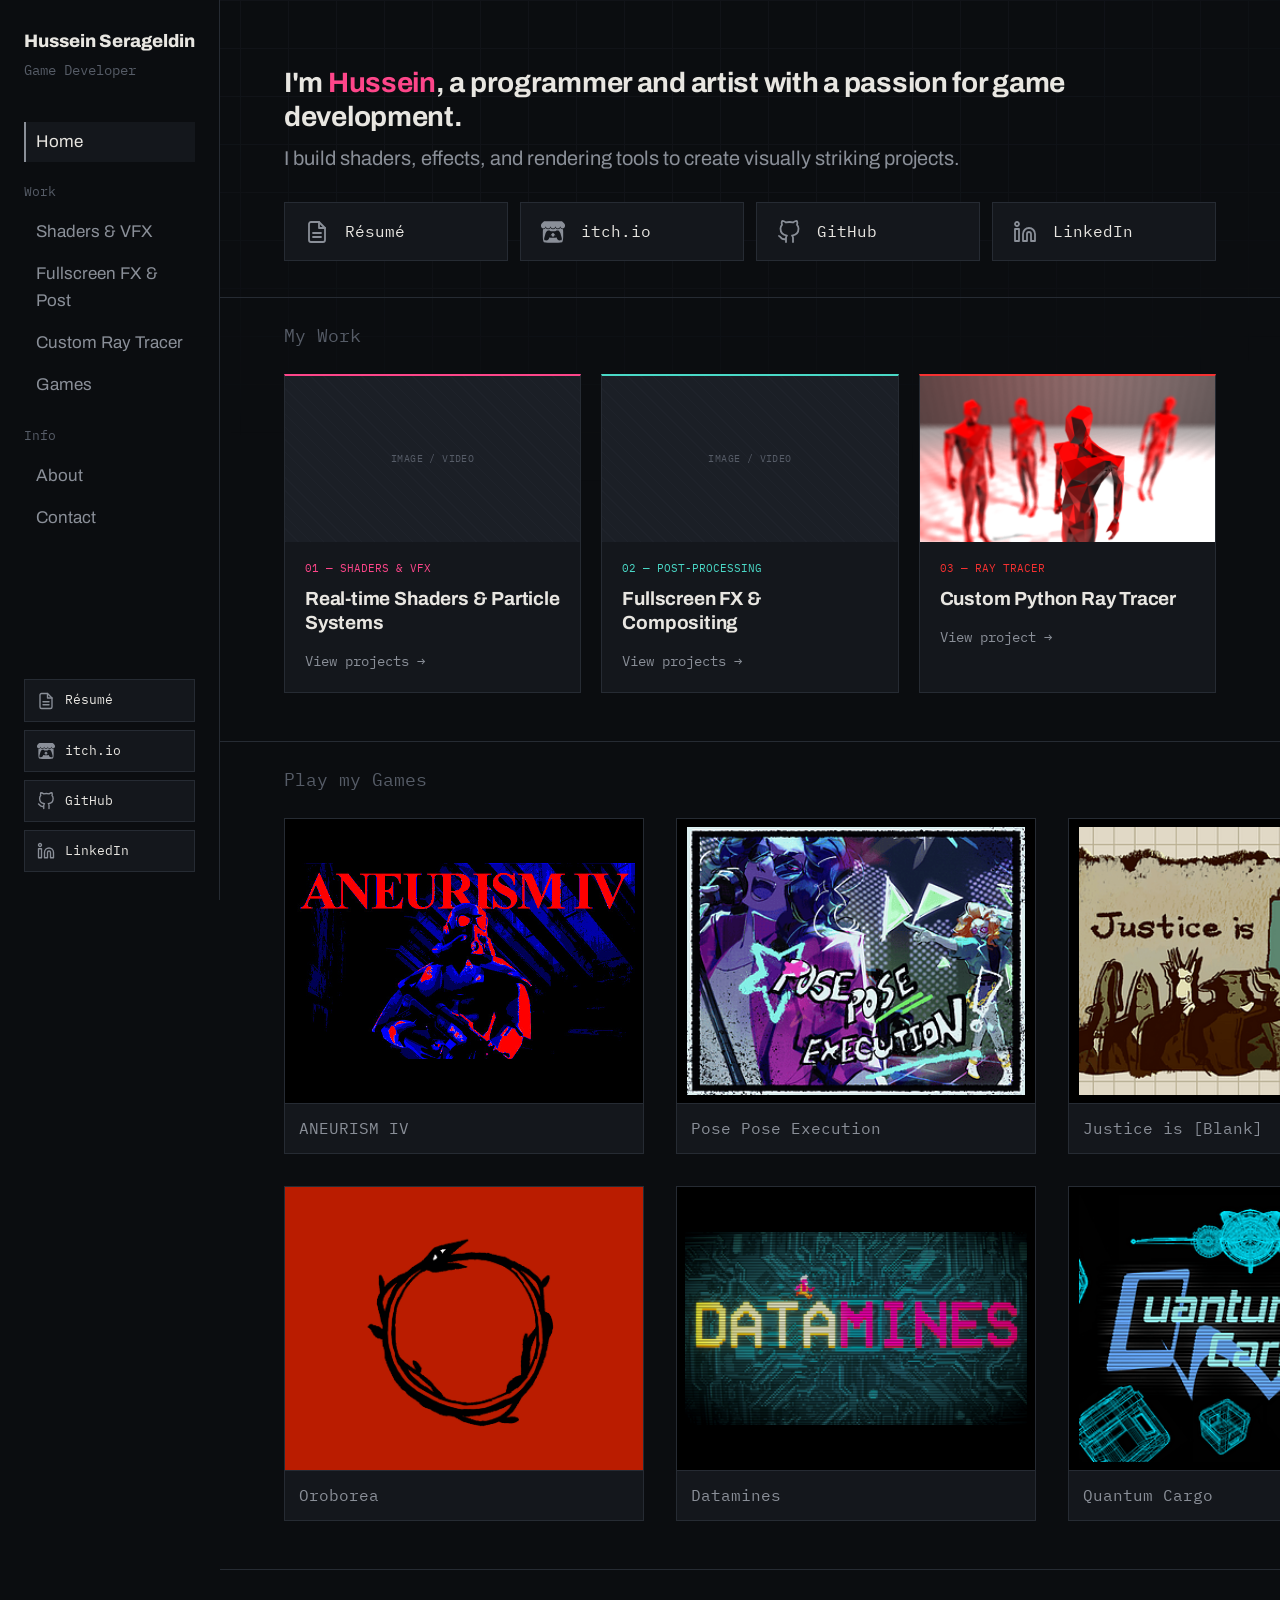
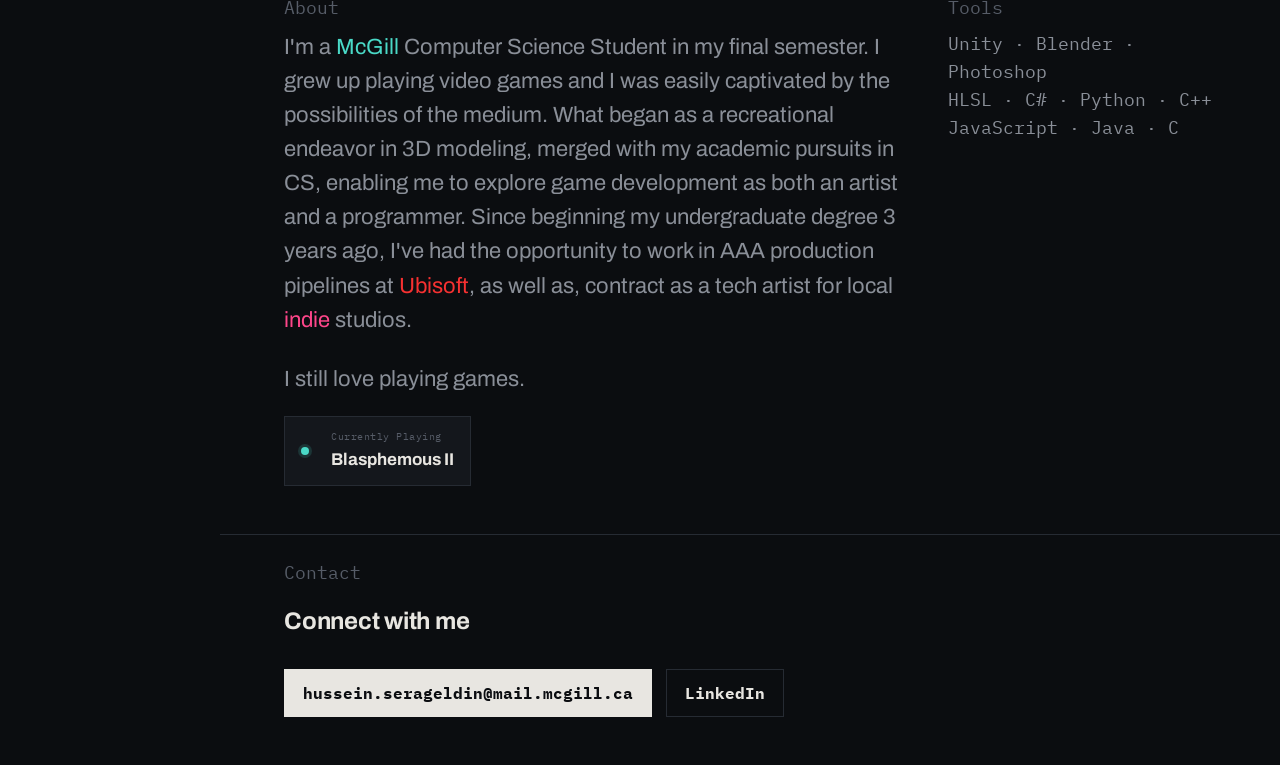
==== index.html @ b5e92d68 "Initial set up and home page" ====
<!DOCTYPE html>
<html lang="en">
<head>
<meta charset="UTF-8">
<meta name="viewport" content="width=device-width, initial-scale=1.0">
<title>Hussein Serageldin — Game Developer</title>
<link rel="stylesheet" href="style.css">
</head>
<body>
<div class="grid-bg"></div>
<button class="rail__toggle" aria-label="Toggle navigation">☰</button>

<div class="shell">
  <aside class="rail">
    <a class="rail__brand" href="index.html">
      <span class="name">Hussein Serageldin</span>
      <span class="role">Game Developer</span>
    </a>
    <nav class="rail__nav">
      <a href="index.html" data-accent="neutral">Home</a>
      <div class="rail__section-label">Work</div>
      <a href="project-shader.html" data-accent="shader">Shaders &amp; VFX</a>
      <a href="project-postfx.html" data-accent="post">Fullscreen FX &amp; Post</a>
      <a href="project-raytracer.html" data-accent="rt">Custom Ray Tracer</a>
      <a href="index.html#games" data-accent="neutral">Games</a>
      <div class="rail__section-label">Info</div>
      <a href="index.html#about" data-accent="neutral">About</a>
      <a href="index.html#contact" data-accent="neutral">Contact</a>
    </nav>
    <div class="rail__footer">
      <div class="rail__links">
        <a href="#" class="hero-link">
          <span class="hero-link__icon">
            <img src="media/resumeicon.svg" alt="">
          </span>
          <span>Résumé</span>
        </a>
        <a href="https://averageosiris.itch.io/" class="hero-link">
          <span class="hero-link__icon">
            <img src="media/itchicon.svg" alt="">
          </span>
          <span>itch.io</span>
        </a>
        <a href="https://github.com/HusseinSerag7910" class="hero-link">
          <span class="hero-link__icon">
            <img src="media/githubicon.svg" alt="">
          </span>
          <span>GitHub</span>
        </a>
        <a href="https://www.linkedin.com/in/husseinserag/" class="hero-link">
          <span class="hero-link__icon">
            <img src="media/linkedinicon.svg" alt="">
          </span>
          <span>LinkedIn</span>
        </a>
      </div>
    </div>
  </aside>

  <main>

    <!-- HERO (condensed) -->
    <section class="section hero-compact" style="padding-top:56px; padding-bottom:36px;">
      <div class="hero-compact__intro">
        <h1 class="hero-compact__title">
          I'm <span style="color: var(--shader);">Hussein</span>, a programmer and artist with a passion for game development.
        </h1>
        <p class="hero-compact__lede">
          I build shaders, effects, and rendering tools to create visually striking projects.
        </p>
      </div>

      <div class="hero-compact__links">
          <a href="#" class="hero-link">
            <span class="hero-link__icon">
              <img src="media/resumeicon.svg" alt="">
            </span>
            <span>Résumé</span>
          </a>
          <a href="https://averageosiris.itch.io/" class="hero-link">
            <span class="hero-link__icon">
              <img src="media/itchicon.svg" alt="">
            </span>
            <span>itch.io</span>
          </a>
          <a href="https://github.com/HusseinSerag7910" class="hero-link">
            <span class="hero-link__icon">
              <img src="media/githubicon.svg" alt="">
            </span>
            <span>GitHub</span>
          </a>
          <a href="https://www.linkedin.com/in/husseinserag/" class="hero-link">
            <span class="hero-link__icon">
              <img src="media/linkedinicon.svg" alt="">
            </span>
            <span>LinkedIn</span>
          </a>
      </div>
    </section>

    <!-- WORK (featured) -->
    <section class="section work-featured" style="padding-top: 24px; padding-bottom: 48px;">
      <div class="eyebrow-num">My Work</div>

      <div class="work-grid">

        <a href="project-shader.html" class="work-card" data-accent="shader">
          <div class="work-card__thumb">
            <video src="media/shader-vfx.mp4" autoplay muted loop playsinline
                   onerror="this.style.display='none'; this.nextElementSibling.style.display='flex';"></video>
            <span class="work-card__thumb-fallback mono">IMAGE / VIDEO</span>
          </div>
          <div class="work-card__body">
            <div class="mono work-card__label" style="color: var(--shader);">01 — SHADERS &amp; VFX</div>
            <h3 class="work-card__title">Real-time Shaders &amp; Particle Systems</h3>
            <div class="mono work-card__link">View projects →</div>
          </div>
        </a>

        <a href="project-postfx.html" class="work-card" data-accent="post">
          <div class="work-card__thumb">
            <video src="media/PigballClipCut.mp4" autoplay muted loop playsinline
                   onerror="this.style.display='none'; this.nextElementSibling.style.display='flex';"></video>
            <span class="work-card__thumb-fallback mono">IMAGE / VIDEO</span>
          </div>
          <div class="work-card__body">
            <div class="mono work-card__label" style="color: var(--post);">02 — POST-PROCESSING</div>
            <h3 class="work-card__title">Fullscreen FX &amp; Compositing</h3>
            <div class="mono work-card__link">View projects →</div>
          </div>
        </a>

        <a href="project-raytracer.html" class="work-card" data-accent="rt">
          <div class="work-card__thumb">
            <img src="media/RayTracerRender.png" alt="" loading="lazy"
                 onerror="this.style.display='none'; this.nextElementSibling.style.display='flex';">
            <span class="work-card__thumb-fallback mono">IMAGE / VIDEO</span>
          </div>
          <div class="work-card__body">
            <div class="mono work-card__label" style="color: var(--rt);">03 — RAY TRACER</div>
            <h3 class="work-card__title">Custom Python Ray Tracer</h3>
            <div class="mono work-card__link">View project →</div>
          </div>
        </a>

      </div>
    </section>

    <!-- GAMES -->
    <section class="section games-featured" id="games" style="padding-top: 24px; padding-bottom: 48px;">
      <div class="eyebrow-num">Play my Games</div>

      <div class="game-grid">

        <a href="#" class="game-card">
          <div class="game-card__thumb">
            <img src="media/ANIVThumbnail.jpg" alt="" loading="lazy"
                 onerror="this.style.display='none'; this.nextElementSibling.style.display='flex';">
            <span class="game-card__fallback mono">IMAGE</span>
          </div>
          <div class="game-card__body mono">ANEURISM IV</div>
        </a>

        <a href="#" class="game-card">
          <div class="game-card__thumb">
            <img src="media/PPEThumbnail.png" alt="" loading="lazy"
                 onerror="this.style.display='none'; this.nextElementSibling.style.display='flex';">
            <span class="game-card__fallback mono">IMAGE</span>
          </div>
          <div class="game-card__body mono">Pose Pose Execution</div>
        </a>

        <a href="#" class="game-card">
          <div class="game-card__thumb">
            <img src="media/JusticeThumbnail.png" alt="" loading="lazy"
                 onerror="this.style.display='none'; this.nextElementSibling.style.display='flex';">
            <span class="game-card__fallback mono">IMAGE</span>
          </div>
          <div class="game-card__body mono">Justice is [Blank]</div>
        </a>

        <a href="#" class="game-card">
          <div class="game-card__thumb">
            <img src="media/UnderfishedThumbnail.png" alt="" loading="lazy"
                 onerror="this.style.display='none'; this.nextElementSibling.style.display='flex';">
            <span class="game-card__fallback mono">IMAGE</span>
          </div>
          <div class="game-card__body mono">Under Fished</div>
        </a>

        <a href="#" class="game-card game-card--fill">
          <div class="game-card__thumb">
            <img src="media/OroboreaThumbnail.png" alt="" loading="lazy"
                 onerror="this.style.display='none'; this.nextElementSibling.style.display='flex';">
            <span class="game-card__fallback mono">IMAGE</span>
          </div>
          <div class="game-card__body mono">Oroborea</div>
        </a>

        <a href="#" class="game-card">
          <div class="game-card__thumb">
            <img src="media/DataMinesThumbnail.png" alt="" loading="lazy"
                 onerror="this.style.display='none'; this.nextElementSibling.style.display='flex';">
            <span class="game-card__fallback mono">IMAGE</span>
          </div>
          <div class="game-card__body mono">Datamines</div>
        </a>

        <a href="#" class="game-card">
          <div class="game-card__thumb">
            <img src="media/QcThumbnail.png" alt="" loading="lazy"
                 onerror="this.style.display='none'; this.nextElementSibling.style.display='flex';">
            <span class="game-card__fallback mono">IMAGE</span>
          </div>
          <div class="game-card__body mono">Quantum Cargo</div>
        </a>

                <a href="#" class="game-card">
          <div class="game-card__thumb">
            <img src="media/YggdrowsilThumbnail.png" alt="" loading="lazy"
                 onerror="this.style.display='none'; this.nextElementSibling.style.display='flex';">
            <span class="game-card__fallback mono">IMAGE</span>
          </div>
          <div class="game-card__body mono">YGGDROWSIL</div>
        </a>

      </div>
    </section>

    <!-- ART -->
    <!-- <section class="section" id="art">
      <div class="eyebrow-num">Art — supporting work</div>
      <h2 style="font-size:28px; margin-top:16px; max-width:30ch;">Assets I make to test my own tools</h2>
      <p style="margin-top:14px; font-size:15px;">
        Most of the pieces below started as test cases for a shader or pipeline above —
        hand-painted textures to stress-test a material graph, quick sculpts to check a
        rig, sketches used as shader reference. A few smaller standalone pieces are here too.
      </p>

      <div style="display:grid; grid-template-columns: repeat(auto-fit, minmax(200px, 1fr)); gap: 16px; margin-top: 32px;">
        <div class="panel" style="aspect-ratio:4/3; display:flex; align-items:flex-end; padding:16px;">
          <span class="mono" style="font-size:12px; color:var(--text-faint);">3D — placeholder</span>
        </div>
        <div class="panel" style="aspect-ratio:4/3; display:flex; align-items:flex-end; padding:16px;">
          <span class="mono" style="font-size:12px; color:var(--text-faint);">3D — placeholder</span>
        </div>
        <div class="panel" style="aspect-ratio:4/3; display:flex; align-items:flex-end; padding:16px;">
          <span class="mono" style="font-size:12px; color:var(--text-faint);">2D — placeholder</span>
        </div>
        <div class="panel" style="aspect-ratio:4/3; display:flex; align-items:flex-end; padding:16px;">
          <span class="mono" style="font-size:12px; color:var(--text-faint);">2D — placeholder</span>
        </div>
      </div>
    </section> -->

    <!-- ABOUT -->
    <section class="section" id="about" style="padding-top: 24px; padding-bottom: 48px;">
      <div class="about-row">
        <div class="eyebrow-num about-main">About</div>
        <div class="eyebrow-num about-tools">Tools</div>
      </div>
      <div class="about-row" style="margin-top:8px;">
        <div class="about-main">
        <p style="font-size:22px;">
          I'm a <span style="color: var(--post);">McGill</span> Computer Science Student in my final semester. I grew up playing video games and I was easily captivated
          by the possibilities of the medium. What began as a recreational endeavor in 3D modeling, merged with my academic pursuits in CS,
          enabling me to explore game development as both an artist and a programmer. Since beginning my undergraduate degree 3 years ago, I've had
          the opportunity to work in AAA production pipelines at <span style="color: var(--rt);">Ubisoft</span>, as well as, contract as a tech artist for local <span style="color: var(--shader);">indie</span> studios.
        </p>

        <br/>

        <p style="font-size:22px;">
          I still love playing games.
        </p>

        <div class="now-playing">
          <span class="now-playing__dot"></span>
          <div>
            <div class="mono now-playing__label">Currently Playing</div>
            <div class="now-playing__game">Blasphemous II</div>
          </div>
        </div>
        </div>
        <div class="mono about-tools" style="font-size:18px; color:var(--text-dim);">
          Unity · Blender · Photoshop<br>
          HLSL · C# · Python · C++<br>
          JavaScript · Java · C
        </div>
      </div>
    </section>

    <!-- CONTACT -->
    <section class="section" id="contact" style="border-bottom:none; padding-top: 24px; padding-bottom: 48px;" >
      <div class="eyebrow-num">Contact</div>
      <h2 style="font-size: clamp(16px, 4vw, 24px); margin-top:16px;">Connect with me</h2>
      <div style="display:flex; gap:14px; flex-wrap:wrap; margin-top:28px;">
        <a class="btn btn--solid" href="mailto:hussein.serageldin@mail.mcgill.ca">hussein.serageldin@mail.mcgill.ca</a>
        <a class="btn" href="https://www.linkedin.com/in/husseinserag/">LinkedIn</a>
      </div>
    </section>

  </main>
</div>

<script src="script.js"></script>
</body>
</html>
---- style.css ----
/* ============================================================
   TECH ART PORTFOLIO — design tokens
   Concept: a DCC viewport / G-buffer readout, not a marketing page.
   Flat panels, hairline rules, sharp corners, no drop shadows.
   Accent colors are drawn from real buffer-visualization hues:
   emissive-orange (shaders), LUT-teal (post fx), GI-violet (ray tracer).
   ============================================================ */

@import url('https://fonts.googleapis.com/css2?family=Archivo:ital,wght@0,400;0,500;0,600;0,700;0,800;1,500&family=IBM+Plex+Mono:wght@400;500;600&display=swap');

:root{
  --bg-void:    #0B0D10;
  --bg-panel:   #14171C;
  --bg-panel-2: #1B1F26;
  --line:       #262B33;
  --line-soft:  #1E222A;

  --text:       #E8E6E1;
  --text-dim:   #8A8F98;
  --text-faint: #565C67;

  --shader:     #fe468a;
  --shader-dim: #6B3527;
  --post:       #4AD9C7;
  --post-dim:   #285A53;
  --rt:         hsl(0, 92%, 58%);
  --rt-dim:     #473B6B;

  --font-display: 'Archivo', sans-serif;
  --font-mono: 'IBM Plex Mono', monospace;

  --nav-w: 220px;
}

*{ box-sizing: border-box; }
html{ scroll-behavior: smooth; color-scheme: dark; }

::-webkit-scrollbar{ width: 12px; height: 12px; }
::-webkit-scrollbar-track{ background: var(--bg-void); }
::-webkit-scrollbar-thumb{ background: var(--line); border: 3px solid var(--bg-void); border-radius: 8px; }
::-webkit-scrollbar-thumb:hover{ background: var(--text-faint); }

body{
  margin: 0;
  overflow-x: hidden;
  background: var(--bg-void);
  color: var(--text);
  font-family: var(--font-display);
  font-size: 16px;
  line-height: 1.55;
  -webkit-font-smoothing: antialiased;
}

/* faint wireframe grid — literal nod to a 3D viewport, not decoration */
.grid-bg{
  position: fixed;
  inset: 0;
  z-index: 0;
  pointer-events: none;
  background-image:
    linear-gradient(var(--line-soft) 1px, transparent 1px),
    linear-gradient(90deg, var(--line-soft) 1px, transparent 1px);
  background-size: 48px 48px;
  opacity: 0.35;
  mask-image: radial-gradient(ellipse 80% 60% at 50% 0%, black 40%, transparent 90%);
}

a{ color: inherit; text-decoration: none; }

h1,h2,h3,h4{
  font-family: var(--font-display);
  font-weight: 700;
  margin: 0;
  letter-spacing: -0.01em;
}

p{ margin: 0; color: var(--text-dim); max-width: 62ch; }

code, .mono{ font-family: var(--font-mono); }

img, video{ max-width: 100%; display: block; }

::selection{ background: var(--shader); color: var(--bg-void); }

:focus-visible{
  outline: 2px solid var(--text);
  outline-offset: 2px;
}

/* ---------- layout shell ---------- */

.shell{
  display: flex;
  min-height: 100vh;
  position: relative;
  z-index: 1;
}

/* left rail nav, like a DCC outliner panel */
.rail{
  width: var(--nav-w);
  flex-shrink: 0;
  border-right: 1px solid var(--line);
  padding: 28px 24px;
  display: flex;
  flex-direction: column;
  gap: 40px;
  position: sticky;
  top: 0;
  height: 100vh;
  background: var(--bg-void);
}

.rail__brand{
  display: block;
}
.rail__brand .name{
  font-size: 18px;
  font-weight: 800;
}
.rail__brand .role{
  display: block;
  margin-top: 4px;
  font-family: var(--font-mono);
  font-size: 14px;
  color: var(--text-faint);
}

.rail__nav{
  display: flex;
  flex-direction: column;
  gap: 2px;
}
.rail__section-label{
  font-family: var(--font-mono);
  font-size: 13px;
  color: var(--text-faint);
  margin: 18px 0 8px;
}
.rail__nav a{
  font-size: 17px;
  color: var(--text-dim);
  padding: 7px 8px 7px 10px;
  border-left: 2px solid transparent;
  transition: color .15s ease, border-color .15s ease, background-color .15s ease;
}
.rail__nav a:hover, .rail__nav a.active{
  color: var(--text);
  background: var(--bg-panel);
}
.rail__nav a[data-accent="shader"]:hover, .rail__nav a[data-accent="shader"].active{ border-left-color: var(--shader); }
.rail__nav a[data-accent="post"]:hover, .rail__nav a[data-accent="post"].active{ border-left-color: var(--post); }
.rail__nav a[data-accent="rt"]:hover, .rail__nav a[data-accent="rt"].active{ border-left-color: var(--rt); }
.rail__nav a[data-accent="neutral"]:hover, .rail__nav a[data-accent="neutral"].active{ border-left-color: var(--text-dim); }

.rail__footer{
  margin-top: auto;
}

.rail__links{
  display: flex;
  flex-direction: column;
  gap: 8px;
}
.rail__links .hero-link{
  flex: none;
  width: 100%;
  padding: 10px 12px;
  font-size: 13px;
  gap: 10px;
}
.rail__links .hero-link__icon{
  width: 18px;
  height: 18px;
}

.rail__toggle{
  display: none;
}

main{
  flex: 1;
  min-width: 0;
}

/* ---------- readout / hud stat ---------- */

.readout{
  display: flex;
  gap: 28px;
  flex-wrap: wrap;
  font-family: var(--font-mono);
  font-size: 12px;
  color: var(--text-faint);
}
.readout__item{ display: flex; flex-direction: column; gap: 4px; }
.readout__item b{
  color: var(--text);
  font-size: 20px;
  font-weight: 500;
  font-family: var(--font-mono);
}

/* ---------- hero (condensed) ---------- */

.hero-compact__intro{ min-width: 0; }
.hero-compact__title{
  font-size: clamp(20px, 2.4vw, 28px);
  line-height: 1.2;
  margin-top: 10px;
  max-width: 72ch;
  font-weight: 700;
}
.hero-compact__lede{
  font-size: 20px;
  margin-top: 10px;
  max-width: 62ch;
}

.hero-compact__links{
  display: flex;
  flex-direction: row;
  flex-wrap: wrap;
  gap: 12px;
  margin-top: 28px;
}
.hero-link{
  display: flex;
  align-items: center;
  gap: 16px;
  padding: 16px 20px;
  border: 1px solid var(--line);
  background: var(--bg-panel);
  font-family: var(--font-mono);
  font-size: 16px;
  color: var(--text);
  flex: 1 1 200px;
  transition: border-color .15s ease, background-color .15s ease;
}
.hero-link:hover{ border-color: var(--text-dim); background: var(--bg-panel-2); }
.hero-link__icon{
  width: 24px;
  height: 24px;
  flex-shrink: 0;
  display: flex;
  align-items: center;
  justify-content: center;
  color: var(--text-dim);
  transition: color .15s ease;
}
.hero-link__icon svg, .hero-link__icon img{ width: 100%; height: 100%; }
.hero-link:hover .hero-link__icon{ color: var(--text); }

/* ---------- work (featured category cards) ---------- */

.work-grid{
  display: grid;
  grid-template-columns: repeat(auto-fit, minmax(280px, 1fr));
  gap: 20px;
  margin-top: 24px;
}

.work-card{
  display: flex;
  flex-direction: column;
  min-width: 0;
  background: var(--bg-panel);
  border: 1px solid var(--line);
  border-top: 2px solid var(--line);
  transition: border-color .15s ease;
}
.work-card:hover{ border-color: var(--text-dim); }
.work-card[data-accent="shader"]{ border-top-color: var(--shader); }
.work-card[data-accent="post"]{ border-top-color: var(--post); }
.work-card[data-accent="rt"]{ border-top-color: var(--rt); }

.work-card__thumb{
  position: relative;
  width: 100%;
  aspect-ratio: 16/9;
  background: var(--bg-panel-2);
  overflow: hidden;
}
.work-card__thumb img, .work-card__thumb video{
  width: 100%;
  height: 100%;
  object-fit: cover;
}
.work-card__thumb-fallback{
  display: none;
  position: absolute;
  inset: 0;
  align-items: center;
  justify-content: center;
  text-align: center;
  padding: 8px;
  font-size: 10px;
  letter-spacing: 0.04em;
  color: var(--text-faint);
  background:
    repeating-linear-gradient(45deg, var(--line-soft) 0 1px, transparent 1px 9px);
}

.work-card__body{ padding: 18px 20px 20px; }
.work-card__label{ font-size: 11px; }
.work-card__title{ font-size: 19px; margin-top: 10px; line-height: 1.25; }
.work-card__link{ margin-top: 16px; font-size: 14px; color: var(--text-dim); }

/* ---------- games (linked thumbnail grid) ---------- */

.game-grid{
  display: grid;
  grid-template-columns: repeat(4, 360px);
  gap: 32px;
  margin-top: 24px;
}

.game-card{
  display: flex;
  flex-direction: column;
  background: var(--bg-panel);
  border: 1px solid var(--line);
  transition: border-color .15s ease;
}
.game-card:hover{ border-color: var(--text-dim); }

.game-card__thumb{
  position: relative;
  width: 100%;
  aspect-ratio: 130/103;
  background: #000;
  overflow: hidden;
  padding: 8px;
}
.game-card__thumb img{
  width: 100%;
  height: 100%;
  object-fit: contain;
}
.game-card--fill .game-card__thumb{ padding: 0; }
.game-card--fill .game-card__thumb img{ object-fit: cover; }

.game-card__fallback{
  display: none;
  position: absolute;
  inset: 0;
  align-items: center;
  justify-content: center;
  text-align: center;
  padding: 8px;
  font-size: 10px;
  letter-spacing: 0.04em;
  color: var(--text-faint);
  background:
    repeating-linear-gradient(45deg, var(--line-soft) 0 1px, transparent 1px 9px);
}

.game-card__body{
  padding: 12px 14px;
  font-size: 16px;
  color: var(--text-dim);
  border-top: 1px solid var(--line);
}

/* ---------- now playing (small personality card) ---------- */

.now-playing{
  display: inline-flex;
  align-items: center;
  gap: 12px;
  margin-top: 20px;
  padding: 12px 16px;
  border: 1px solid var(--line);
  background: var(--bg-panel);
}
.now-playing__dot{
  width: 8px;
  height: 8px;
  flex-shrink: 0;
  border-radius: 50%;
  background: var(--post);
  box-shadow: 0 0 0 3px rgba(74, 217, 199, 0.15);
  margin-right: 10px;
  animation: now-playing-pulse 2s ease-in-out infinite;
}
@keyframes now-playing-pulse{
  0%, 100%{ opacity: 1; }
  50%{ opacity: 0.4; }
}
.now-playing__label{
  font-size: 10px;
  letter-spacing: 0.05em;
  color: var(--text-faint);
}
.now-playing__game{
  font-size: 17px;
  font-weight: 700;
  color: var(--text);
  margin-top: 3px;
}

/* ---------- about (bio + tools columns) ---------- */

.about-row{
  display: flex;
  gap: 48px;
  flex-wrap: wrap;
}
.about-main{
  flex: 2 1 480px;
  max-width: 900px;
  min-width: 0;
}
.about-tools{
  flex: 1 1 200px;
  max-width: 320px;
  min-width: 0;
}

/* ---------- panel (replaces "card") ---------- */

.panel{
  background: var(--bg-panel);
  border: 1px solid var(--line);
  border-left: 2px solid var(--line);
  padding: 28px;
}
.panel[data-accent="shader"]{ border-left-color: var(--shader); }
.panel[data-accent="post"]{ border-left-color: var(--post); }
.panel[data-accent="rt"]{ border-left-color: var(--rt); }

/* ---------- buttons / links ---------- */

.btn{
  display: inline-flex;
  align-items: center;
  gap: 8px;
  padding: 11px 18px;
  border: 1px solid var(--line);
  font-family: var(--font-mono);
  font-size: 16px;
  font-weight: 700;
  color: var(--text);
  background: transparent;
  transition: border-color .15s ease, background-color .15s ease;
}
.btn:hover{ border-color: var(--text-dim); background: var(--bg-panel); }
.btn--solid{ background: var(--text); color: var(--bg-void); border-color: var(--text); }
.btn--solid:hover{ background: var(--text); opacity: .85; }

/* ---------- utility ---------- */

.section{ padding: 96px 64px; border-bottom: 1px solid var(--line); }
.section:last-of-type{ border-bottom: none; }
.eyebrow-num{
  font-family: var(--font-mono);
  font-size: 18px;
  color: var(--text-faint);
}

@media (max-width: 860px){
  .rail{
    position: fixed;
    left: 0; top: 0;
    height: 100vh;
    transform: translateX(-100%);
    transition: transform .2s ease;
    z-index: 20;
    box-shadow: 40px 0 60px rgba(0,0,0,0.4);
  }
  .rail.open{ transform: translateX(0); }
  .rail__toggle{
    display: flex;
    position: fixed;
    top: 18px; left: 18px;
    z-index: 21;
    width: 40px; height: 40px;
    align-items: center; justify-content: center;
    background: var(--bg-panel);
    border: 1px solid var(--line);
    color: var(--text);
    font-family: var(--font-mono);
    cursor: pointer;
  }
  .section{ padding: 72px 24px; }
  .game-grid{ grid-template-columns: repeat(2, 1fr); }
}

@media (min-width: 861px) and (max-width: 1080px){
  .game-grid{ grid-template-columns: repeat(3, 1fr); }
}
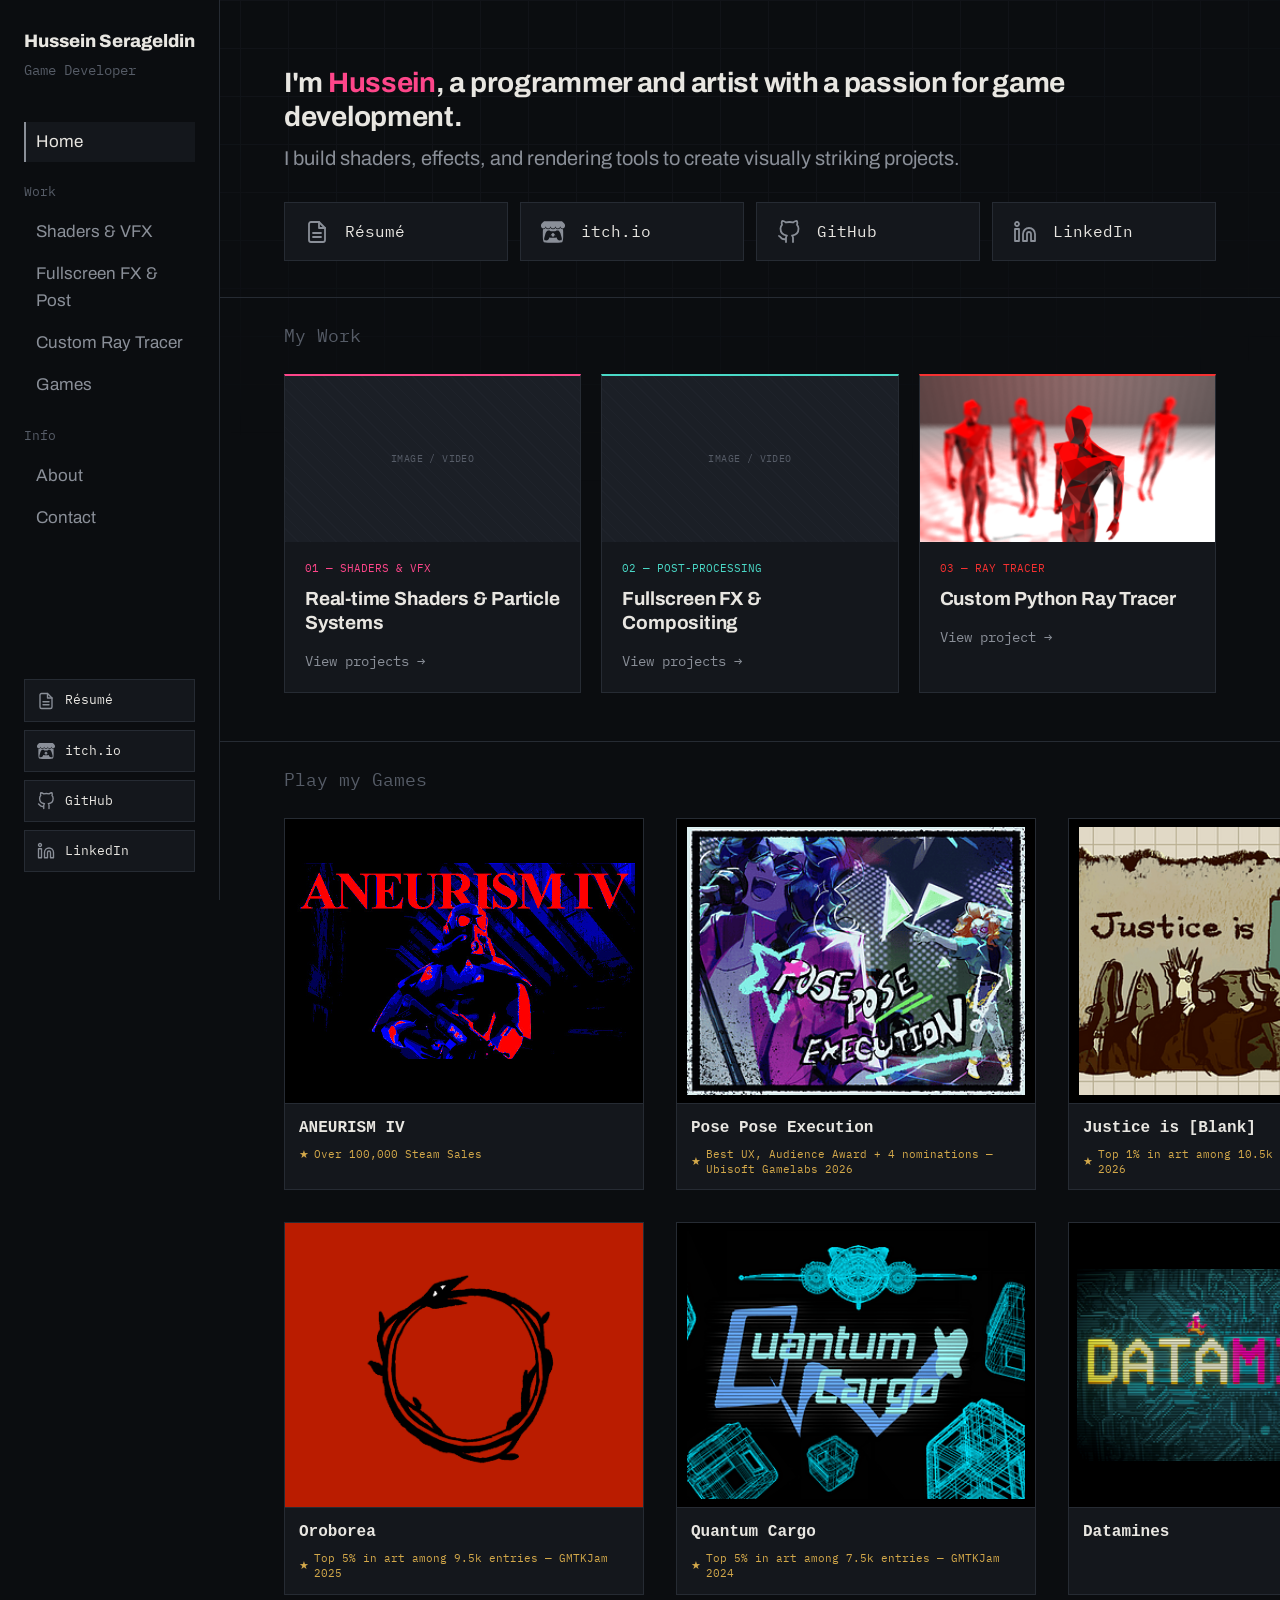
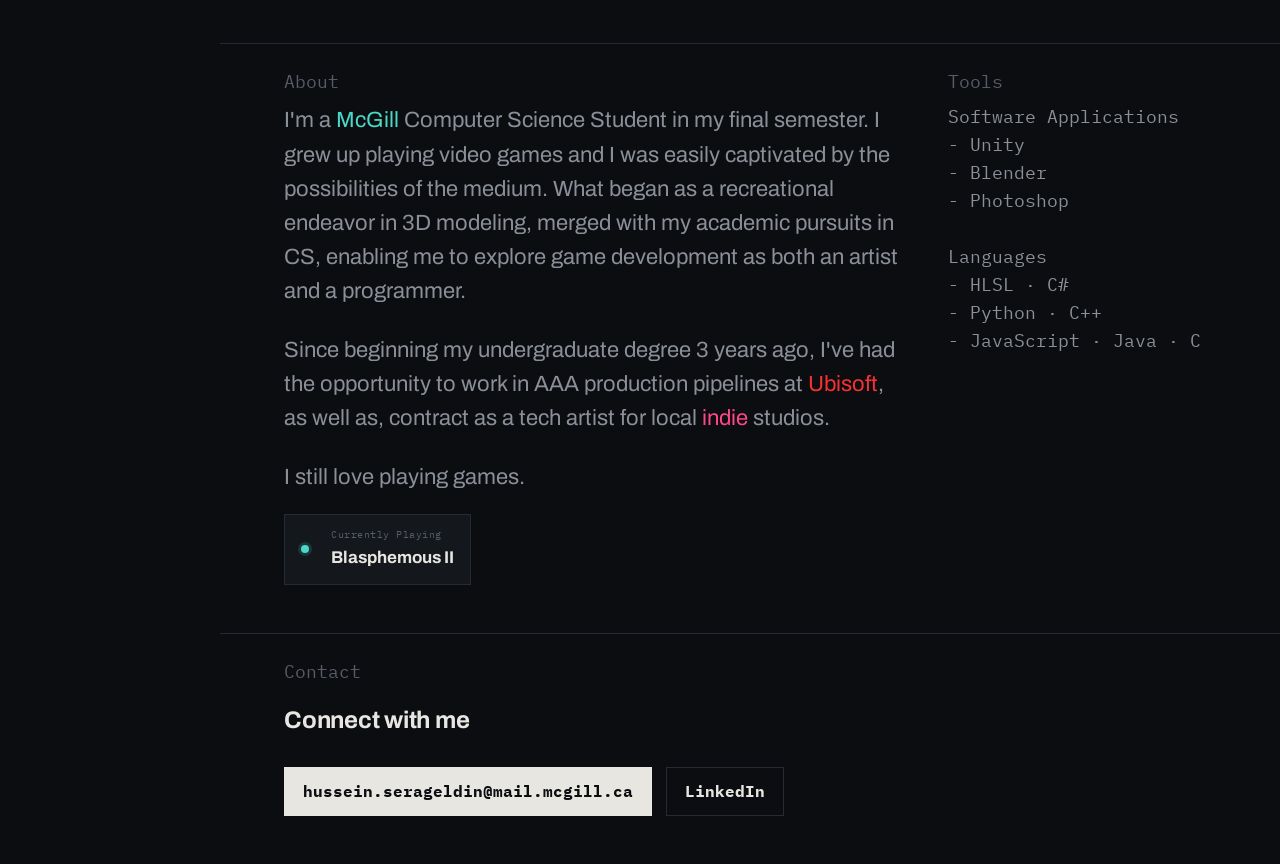
==== commit 111dbbf1: "all content" ====
--- a/index.html
+++ b/index.html
@@ -152,76 +152,98 @@
 
       <div class="game-grid">
 
-        <a href="#" class="game-card">
+        <a href="https://store.steampowered.com/app/2773280/ANEURISM_IV/" class="game-card">
           <div class="game-card__thumb">
             <img src="media/ANIVThumbnail.jpg" alt="" loading="lazy"
                  onerror="this.style.display='none'; this.nextElementSibling.style.display='flex';">
             <span class="game-card__fallback mono">IMAGE</span>
           </div>
-          <div class="game-card__body mono">ANEURISM IV</div>
-        </a>
-
-        <a href="#" class="game-card">
+          <div class="game-card__body">
+            <div class="game-card__title-sm mono">ANEURISM IV</div>
+            <div class="game-card__accolade mono">Over 100,000 Steam Sales</div>
+          </div>
+        </a>
+
+        <a href="https://flyingsheep22.itch.io/pose-pose-execution" class="game-card">
           <div class="game-card__thumb">
             <img src="media/PPEThumbnail.png" alt="" loading="lazy"
                  onerror="this.style.display='none'; this.nextElementSibling.style.display='flex';">
             <span class="game-card__fallback mono">IMAGE</span>
           </div>
-          <div class="game-card__body mono">Pose Pose Execution</div>
-        </a>
-
-        <a href="#" class="game-card">
+          <div class="game-card__body">
+            <div class="game-card__title-sm mono">Pose Pose Execution</div>
+            <div class="game-card__accolade mono">Best UX, Audience Award + 4 nominations — Ubisoft Gamelabs 2026</div>
+          </div>
+        </a>
+
+        <a href="https://isjasz.itch.io/justice-is-blank" class="game-card">
           <div class="game-card__thumb">
             <img src="media/JusticeThumbnail.png" alt="" loading="lazy"
                  onerror="this.style.display='none'; this.nextElementSibling.style.display='flex';">
             <span class="game-card__fallback mono">IMAGE</span>
           </div>
-          <div class="game-card__body mono">Justice is [Blank]</div>
-        </a>
-
-        <a href="#" class="game-card">
+          <div class="game-card__body">
+            <div class="game-card__title-sm mono">Justice is [Blank]</div>
+            <div class="game-card__accolade mono">Top 1% in art among 10.5k entries — GMTKJam 2026</div>
+          </div>
+        </a>
+
+        <a href="https://averageosiris.itch.io/underfished" class="game-card">
           <div class="game-card__thumb">
             <img src="media/UnderfishedThumbnail.png" alt="" loading="lazy"
                  onerror="this.style.display='none'; this.nextElementSibling.style.display='flex';">
             <span class="game-card__fallback mono">IMAGE</span>
           </div>
-          <div class="game-card__body mono">Under Fished</div>
-        </a>
-
-        <a href="#" class="game-card game-card--fill">
+          <div class="game-card__body">
+            <div class="game-card__title-sm mono">Under Fished</div>
+            <div class="game-card__accolade mono">Best Game Award — McGill Code Jam 2025</div>
+          </div>
+        </a>
+
+        <a href="https://fshbone.itch.io/ouroborea" class="game-card game-card--fill">
           <div class="game-card__thumb">
             <img src="media/OroboreaThumbnail.png" alt="" loading="lazy"
                  onerror="this.style.display='none'; this.nextElementSibling.style.display='flex';">
             <span class="game-card__fallback mono">IMAGE</span>
           </div>
-          <div class="game-card__body mono">Oroborea</div>
-        </a>
-
-        <a href="#" class="game-card">
+          <div class="game-card__body">
+            <div class="game-card__title-sm mono">Oroborea</div>
+            <div class="game-card__accolade mono">Top 5% in art among 9.5k entries — GMTKJam 2025</div>
+          </div>
+        </a>
+
+        <a href="https://cjrook.itch.io/quantum-cargo" class="game-card">
+          <div class="game-card__thumb">
+            <img src="media/QcThumbnail.png" alt="" loading="lazy"
+                 onerror="this.style.display='none'; this.nextElementSibling.style.display='flex';">
+            <span class="game-card__fallback mono">IMAGE</span>
+          </div>
+          <div class="game-card__body">
+            <div class="game-card__title-sm mono">Quantum Cargo</div>
+            <div class="game-card__accolade mono">Top 5% in art among 7.5k entries — GMTKJam 2024</div>
+          </div>
+        </a>
+
+        <a href="https://averageosiris.itch.io/datamines" class="game-card">
           <div class="game-card__thumb">
             <img src="media/DataMinesThumbnail.png" alt="" loading="lazy"
                  onerror="this.style.display='none'; this.nextElementSibling.style.display='flex';">
             <span class="game-card__fallback mono">IMAGE</span>
           </div>
-          <div class="game-card__body mono">Datamines</div>
-        </a>
-
-        <a href="#" class="game-card">
-          <div class="game-card__thumb">
-            <img src="media/QcThumbnail.png" alt="" loading="lazy"
-                 onerror="this.style.display='none'; this.nextElementSibling.style.display='flex';">
-            <span class="game-card__fallback mono">IMAGE</span>
-          </div>
-          <div class="game-card__body mono">Quantum Cargo</div>
-        </a>
-
-                <a href="#" class="game-card">
+          <div class="game-card__body">
+            <div class="game-card__title-sm mono">Datamines</div>
+          </div>
+        </a>
+
+        <a href="https://marcello-catalfamo.itch.io/yggdrowsil" class="game-card">
           <div class="game-card__thumb">
             <img src="media/YggdrowsilThumbnail.png" alt="" loading="lazy"
                  onerror="this.style.display='none'; this.nextElementSibling.style.display='flex';">
             <span class="game-card__fallback mono">IMAGE</span>
           </div>
-          <div class="game-card__body mono">YGGDROWSIL</div>
+          <div class="game-card__body">
+            <div class="game-card__title-sm mono">YGGDROWSIL</div>
+          </div>
         </a>
 
       </div>
@@ -264,7 +286,11 @@
         <p style="font-size:22px;">
           I'm a <span style="color: var(--post);">McGill</span> Computer Science Student in my final semester. I grew up playing video games and I was easily captivated
           by the possibilities of the medium. What began as a recreational endeavor in 3D modeling, merged with my academic pursuits in CS,
-          enabling me to explore game development as both an artist and a programmer. Since beginning my undergraduate degree 3 years ago, I've had
+          enabling me to explore game development as both an artist and a programmer.
+        </p>
+        <br/>
+        <p style="font-size:22px;">
+           Since beginning my undergraduate degree 3 years ago, I've had
           the opportunity to work in AAA production pipelines at <span style="color: var(--rt);">Ubisoft</span>, as well as, contract as a tech artist for local <span style="color: var(--shader);">indie</span> studios.
         </p>
 
@@ -282,10 +308,14 @@
           </div>
         </div>
         </div>
+
         <div class="mono about-tools" style="font-size:18px; color:var(--text-dim);">
-          Unity · Blender · Photoshop<br>
-          HLSL · C# · Python · C++<br>
-          JavaScript · Java · C
+          <p>Software Applications</p>
+          - Unity <br> - Blender <br> - Photoshop<br>
+          <br/>
+          <p>Languages</p>
+          - HLSL · C# <br> - Python · C++<br>
+          - JavaScript · Java · C
         </div>
       </div>
     </section>
--- a/style.css
+++ b/style.css
@@ -25,6 +25,7 @@
   --post-dim:   #285A53;
   --rt:         hsl(0, 92%, 58%);
   --rt-dim:     #473B6B;
+  --gold:       #D4A94A;
 
   --font-display: 'Archivo', sans-serif;
   --font-mono: 'IBM Plex Mono', monospace;
@@ -337,6 +338,11 @@
   height: 100%;
   object-fit: contain;
 }
+.game-card__thumb video{
+  width: 100%;
+  height: 100%;
+  object-fit: cover;
+}
 .game-card--fill .game-card__thumb{ padding: 0; }
 .game-card--fill .game-card__thumb img{ object-fit: cover; }
 
@@ -357,9 +363,25 @@
 
 .game-card__body{
   padding: 12px 14px;
+  border-top: 1px solid var(--line);
+}
+.game-card__title-sm{
   font-size: 16px;
-  color: var(--text-dim);
-  border-top: 1px solid var(--line);
+  font-weight: 600;
+  color: var(--text);
+}
+.game-card__accolade{
+  display: flex;
+  align-items: center;
+  gap: 5px;
+  margin-top: 6px;
+  font-size: 11px;
+  line-height: 1.4;
+  color: var(--gold);
+}
+.game-card__accolade::before{
+  content: '★';
+  flex-shrink: 0;
 }
 
 /* ---------- now playing (small personality card) ---------- */
@@ -415,6 +437,109 @@
   flex: 1 1 200px;
   max-width: 320px;
   min-width: 0;
+}
+
+/* ---------- badge (tech / tag pill) ---------- */
+
+.badge{
+  display: inline-flex;
+  align-items: center;
+  padding: 6px 12px;
+  border: 1px solid var(--line);
+  background: var(--bg-panel);
+  font-family: var(--font-mono);
+  font-size: 12px;
+  color: var(--text-dim);
+}
+.badge[data-accent="shader"]{ border-color: var(--shader-dim); color: var(--shader); }
+.badge[data-accent="post"]{ border-color: var(--post-dim); color: var(--post); }
+.badge[data-accent="rt"]{ border-color: var(--rt-dim); color: var(--rt); }
+
+/* ---------- compare slider (before / after drag) ---------- */
+
+.compare-slider__frame{
+  position: relative;
+  width: 100%;
+  overflow: hidden;
+  background: #000;
+  --pos: 50%;
+}
+.compare-slider__frame img{
+  position: absolute;
+  inset: 0;
+  width: 100%;
+  height: 100%;
+  object-fit: cover;
+  display: block;
+  pointer-events: none;
+}
+.compare-slider__before{ z-index: 1; }
+.compare-slider__after{
+  z-index: 2;
+  clip-path: inset(0 calc(100% - var(--pos)) 0 0);
+}
+.compare-slider__fallback{
+  display: none;
+  position: absolute;
+  inset: 0;
+  z-index: 1;
+  align-items: center;
+  justify-content: center;
+  text-align: center;
+  padding: 8px;
+  font-size: 10px;
+  letter-spacing: 0.04em;
+  color: var(--text-faint);
+  background:
+    repeating-linear-gradient(45deg, var(--line-soft) 0 1px, transparent 1px 9px);
+}
+.compare-slider__tag{
+  position: absolute;
+  top: 10px;
+  z-index: 3;
+  font-family: var(--font-mono);
+  font-size: 10px;
+  letter-spacing: 0.05em;
+  color: var(--text);
+  background: rgba(0, 0, 0, 0.55);
+  padding: 3px 8px;
+  pointer-events: none;
+}
+.compare-slider__tag--before{ left: 10px; }
+.compare-slider__tag--after{ right: 10px; }
+.compare-slider__divider{
+  position: absolute;
+  top: 0;
+  bottom: 0;
+  left: var(--pos);
+  width: 2px;
+  background: var(--text);
+  transform: translateX(-1px);
+  z-index: 4;
+  pointer-events: none;
+}
+.compare-slider__divider::before{
+  content: '';
+  position: absolute;
+  top: 50%;
+  left: 50%;
+  width: 28px;
+  height: 28px;
+  border-radius: 50%;
+  background: var(--text);
+  transform: translate(-50%, -50%);
+}
+.compare-slider__input{
+  position: absolute;
+  inset: 0;
+  z-index: 5;
+  width: 100%;
+  height: 100%;
+  margin: 0;
+  opacity: 0;
+  cursor: ew-resize;
+  -webkit-appearance: none;
+  appearance: none;
 }
 
 /* ---------- panel (replaces "card") ---------- */
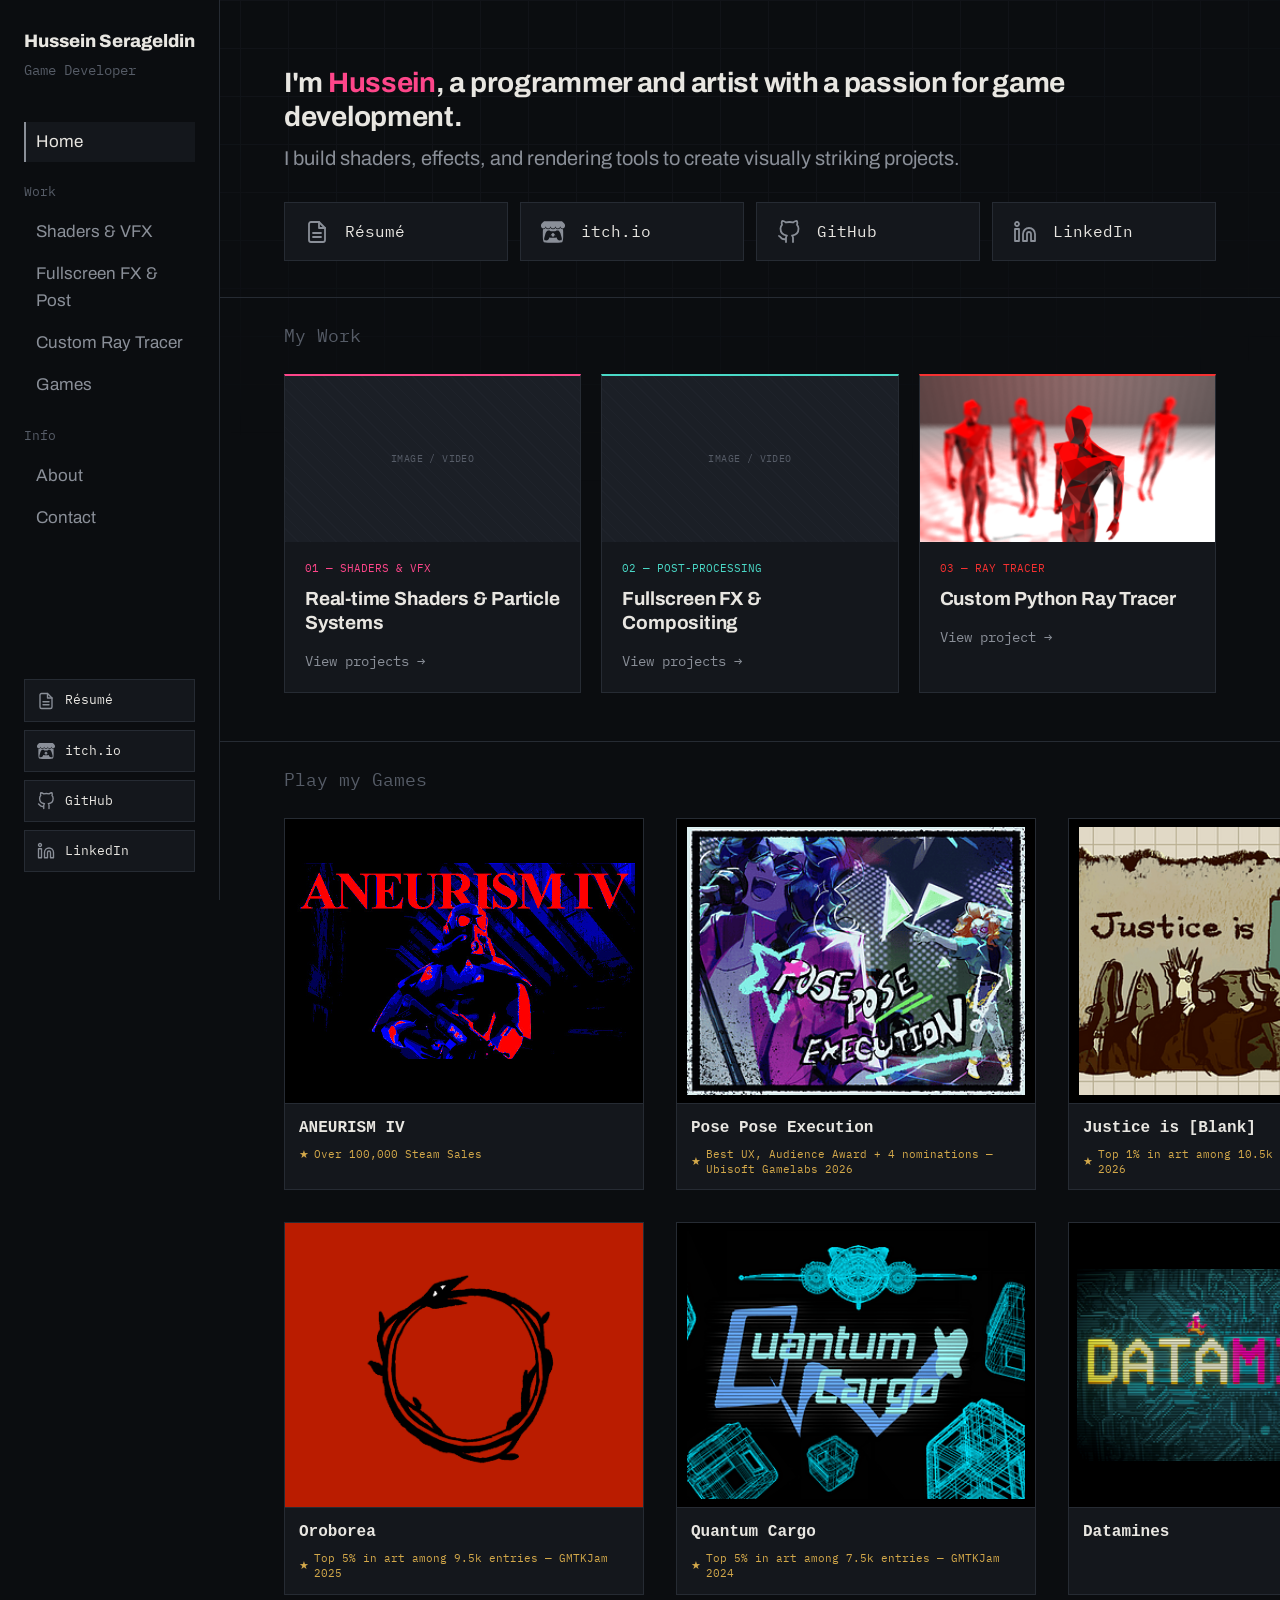
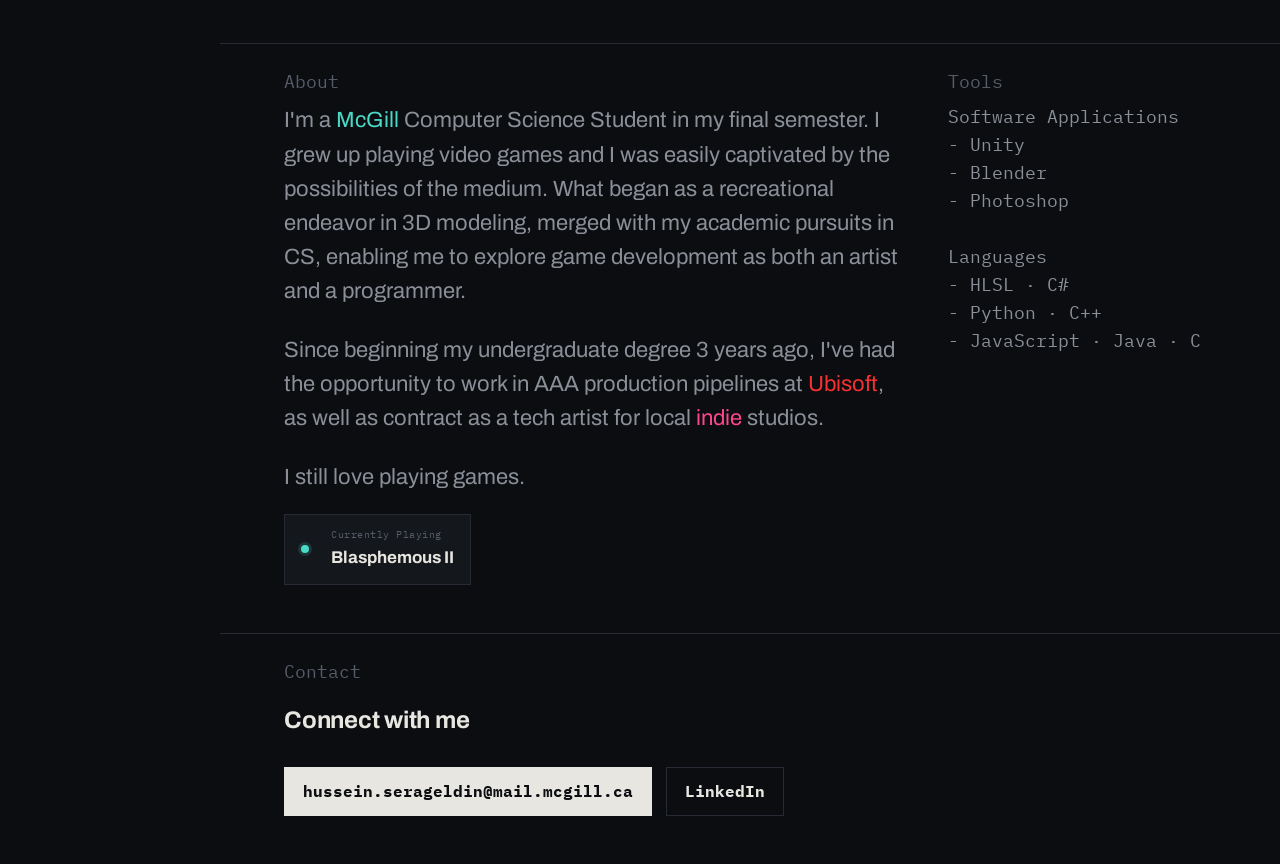
==== commit 5a449a05: "writing adjustments" ====
--- a/index.html
+++ b/index.html
@@ -291,7 +291,7 @@
         <br/>
         <p style="font-size:22px;">
            Since beginning my undergraduate degree 3 years ago, I've had
-          the opportunity to work in AAA production pipelines at <span style="color: var(--rt);">Ubisoft</span>, as well as, contract as a tech artist for local <span style="color: var(--shader);">indie</span> studios.
+          the opportunity to work in AAA production pipelines at <span style="color: var(--rt);">Ubisoft</span>, as well as contract as a tech artist for local <span style="color: var(--shader);">indie</span> studios.
         </p>
 
         <br/>
--- a/style.css
+++ b/style.css
@@ -261,6 +261,10 @@
   margin-top: 24px;
 }
 
+.effects-grid-2up{
+  grid-template-columns: repeat(2, minmax(0, 1fr));
+}
+
 .work-card{
   display: flex;
   flex-direction: column;
@@ -319,6 +323,7 @@
 .game-card{
   display: flex;
   flex-direction: column;
+  min-width: 0;
   background: var(--bg-panel);
   border: 1px solid var(--line);
   transition: border-color .15s ease;
@@ -328,6 +333,7 @@
 .game-card__thumb{
   position: relative;
   width: 100%;
+  min-width: 0;
   aspect-ratio: 130/103;
   background: #000;
   overflow: hidden;
@@ -583,7 +589,37 @@
   color: var(--text-faint);
 }
 
+.card-carousel{ display: grid; }
+
+.stack-grid{
+  display: grid;
+  grid-template-columns: repeat(3, minmax(240px, 1fr));
+}
+
 @media (max-width: 860px){
+  .stack-grid{
+    grid-template-columns: 1fr;
+  }
+  .effects-grid-2up{
+    grid-template-columns: 1fr;
+  }
+  .card-carousel{
+    display: flex;
+    flex-wrap: nowrap;
+    overflow-x: auto;
+    -webkit-overflow-scrolling: touch;
+    scroll-snap-type: x mandatory;
+    padding-bottom: 10px;
+    margin-left: -24px;
+    margin-right: -24px;
+    padding-left: 24px;
+    padding-right: 24px;
+  }
+  .card-carousel > *{
+    flex: 0 0 78%;
+    scroll-snap-align: start;
+  }
+
   .rail{
     position: fixed;
     left: 0; top: 0;
@@ -609,6 +645,24 @@
   }
   .section{ padding: 72px 24px; }
   .game-grid{ grid-template-columns: repeat(2, 1fr); }
+
+  #about{
+    display: flex;
+    flex-direction: column;
+  }
+  #about .about-row{
+    display: contents;
+  }
+  #about .about-main,
+  #about .about-tools{
+    flex: 0 0 auto;
+    width: 100%;
+    max-width: none;
+  }
+  #about .eyebrow-num.about-main{ order: 1; }
+  #about .about-main:not(.eyebrow-num){ order: 2; margin-top: 8px; }
+  #about .eyebrow-num.about-tools{ order: 3; margin-top: 32px; }
+  #about .about-tools:not(.eyebrow-num){ order: 4; margin-top: 8px; }
 }
 
 @media (min-width: 861px) and (max-width: 1080px){
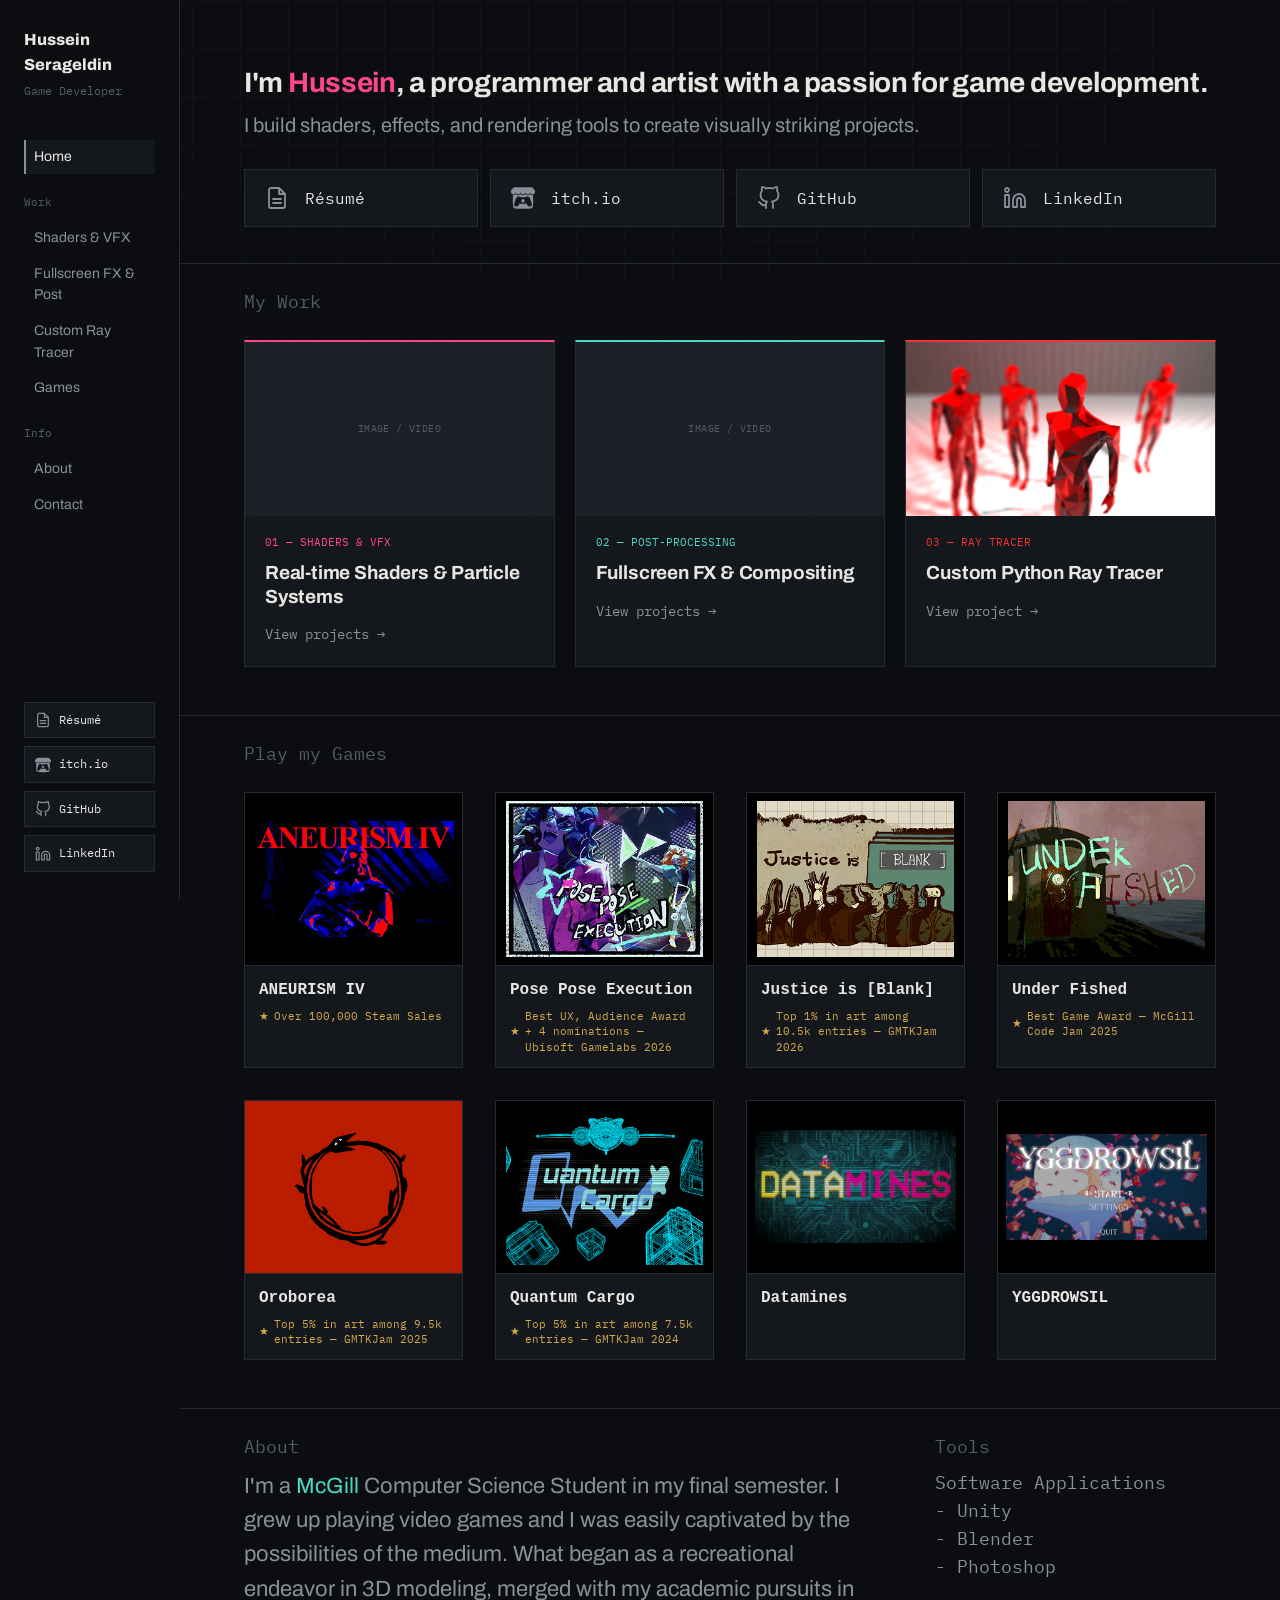
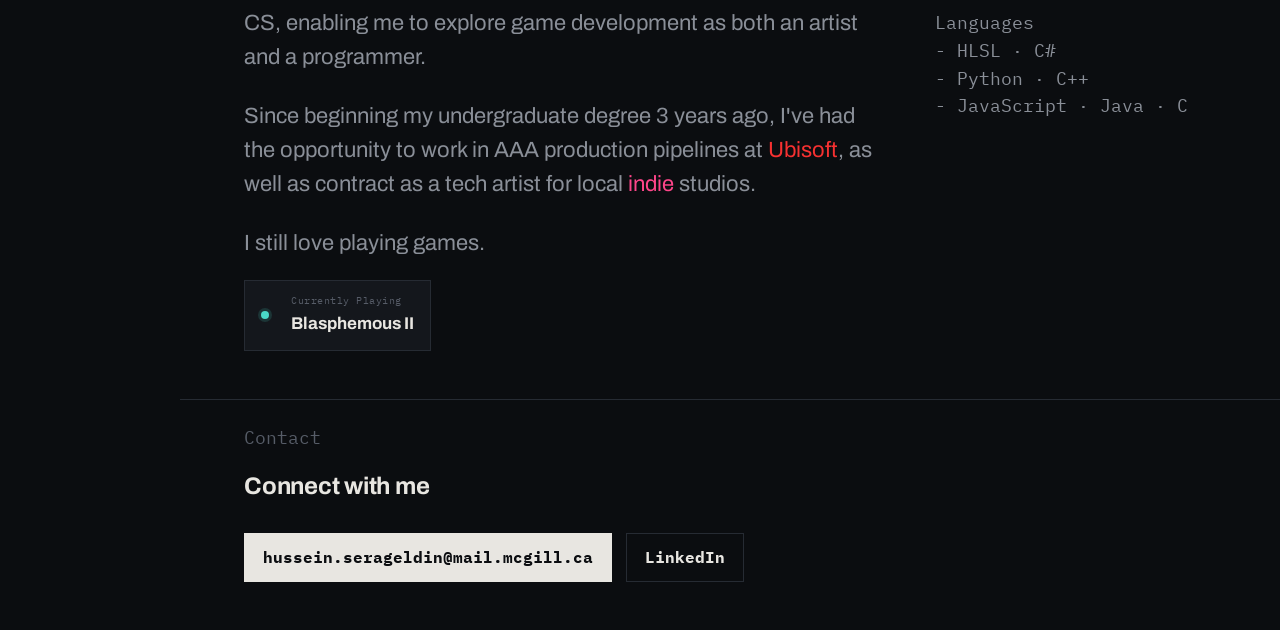
==== commit 9a054c02: "resume fix" ====
--- a/index.html
+++ b/index.html
@@ -29,7 +29,7 @@
     </nav>
     <div class="rail__footer">
       <div class="rail__links">
-        <a href="#" class="hero-link">
+        <a href="https://drive.google.com/drive/folders/1M_noXEOhhQ-ZogdKJG5Q22TNXv6RhpxW?usp=sharing" class="hero-link" target="_blank" rel="noopener">
           <span class="hero-link__icon">
             <img src="media/resumeicon.svg" alt="">
           </span>
@@ -71,7 +71,7 @@
       </div>
 
       <div class="hero-compact__links">
-          <a href="#" class="hero-link">
+          <a href="https://drive.google.com/drive/folders/1M_noXEOhhQ-ZogdKJG5Q22TNXv6RhpxW?usp=sharing" class="hero-link" target="_blank" rel="noopener">
             <span class="hero-link__icon">
               <img src="media/resumeicon.svg" alt="">
             </span>
--- a/style.css
+++ b/style.css
@@ -315,7 +315,8 @@
 
 .game-grid{
   display: grid;
-  grid-template-columns: repeat(4, 360px);
+  grid-template-columns: repeat(4, minmax(0, 1fr));
+  max-width: 1536px;
   gap: 32px;
   margin-top: 24px;
 }
@@ -546,6 +547,27 @@
   cursor: ew-resize;
   -webkit-appearance: none;
   appearance: none;
+}
+
+/* ---------- prose (body paragraphs on project pages) ---------- */
+
+.prose{
+  font-size: var(--prose-size, 17px);
+}
+
+@media (max-width: 1600px){
+  .prose{
+    font-size: calc(var(--prose-size, 17px) * 0.8);
+  }
+  :root{
+    --nav-w: 180px;
+  }
+  .rail__brand .name{ font-size: 16px; }
+  .rail__brand .role{ font-size: 12px; }
+  .rail__section-label{ font-size: 11px; }
+  .rail__nav a{ font-size: 14px; padding: 6px 6px 6px 8px; }
+  .rail__links .hero-link{ font-size: 12px; padding: 8px 10px; gap: 8px; }
+  .rail__links .hero-link__icon{ width: 16px; height: 16px; }
 }
 
 /* ---------- panel (replaces "card") ---------- */
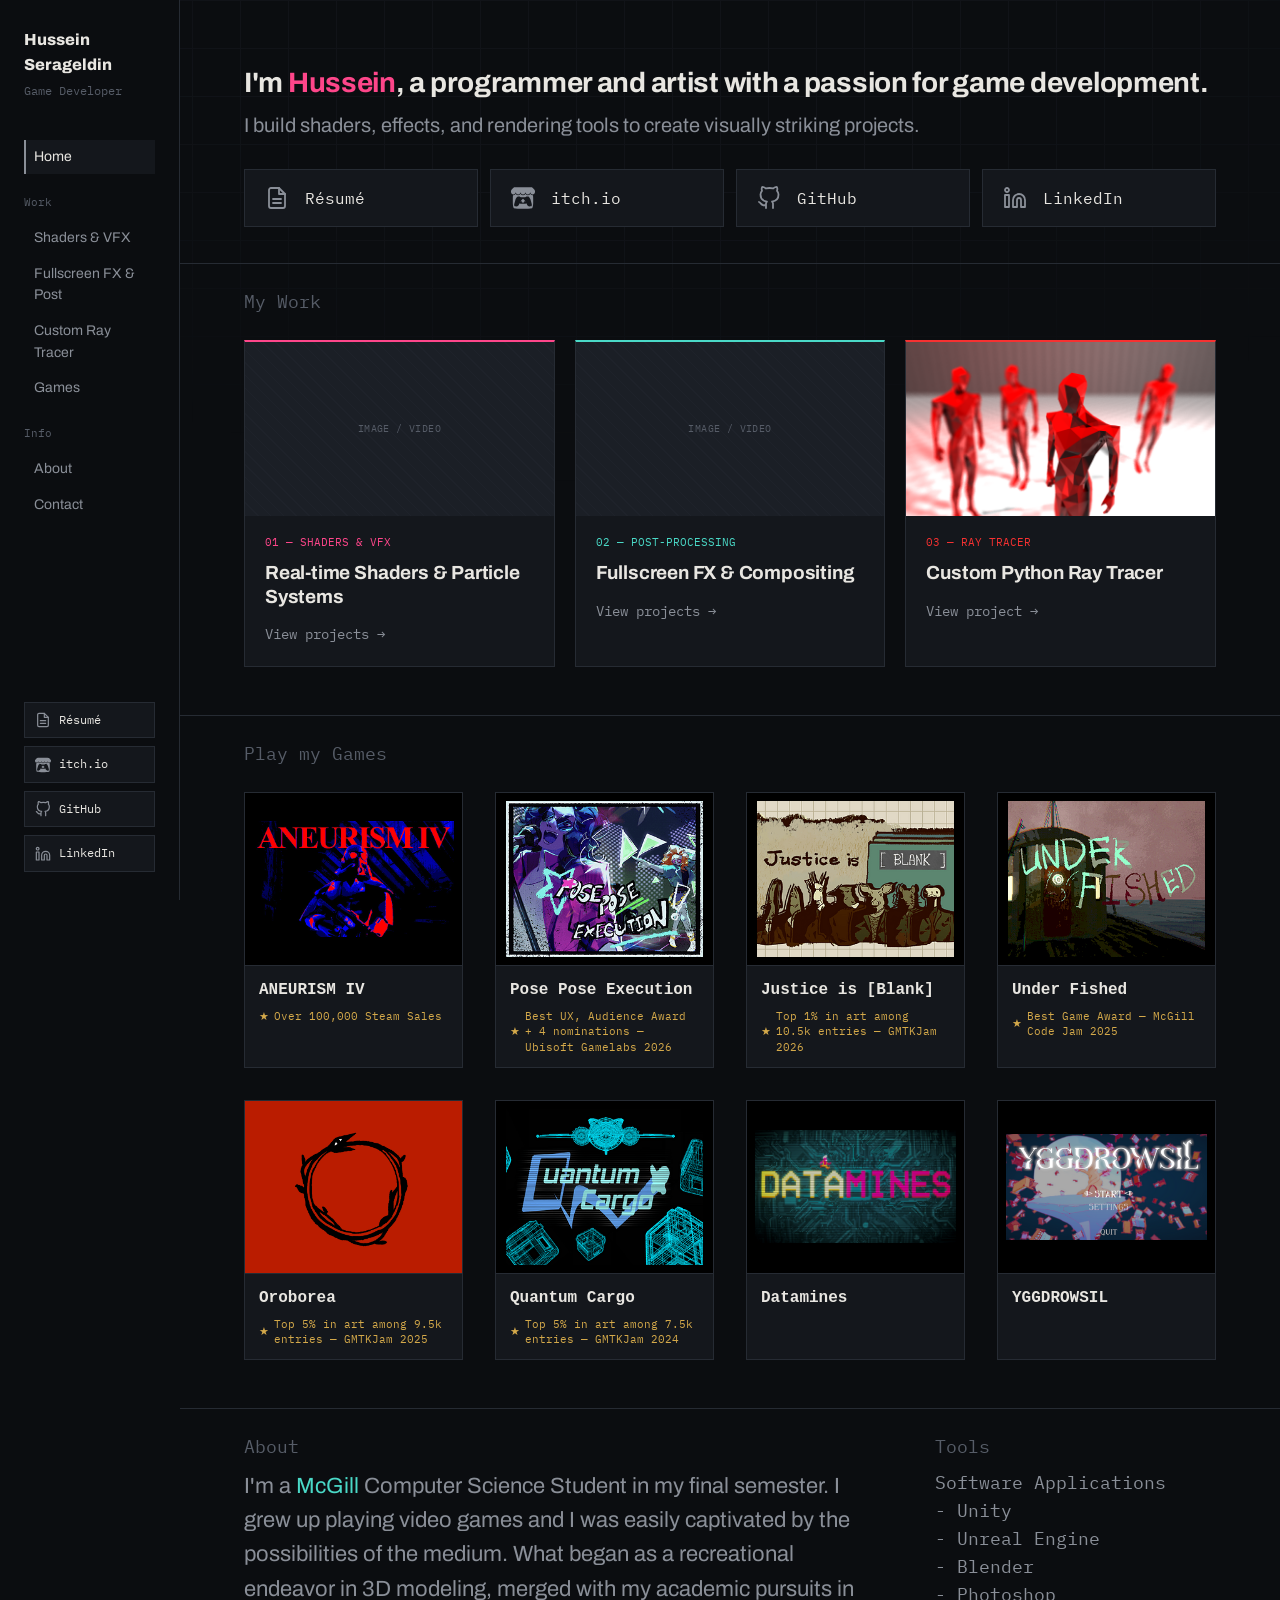
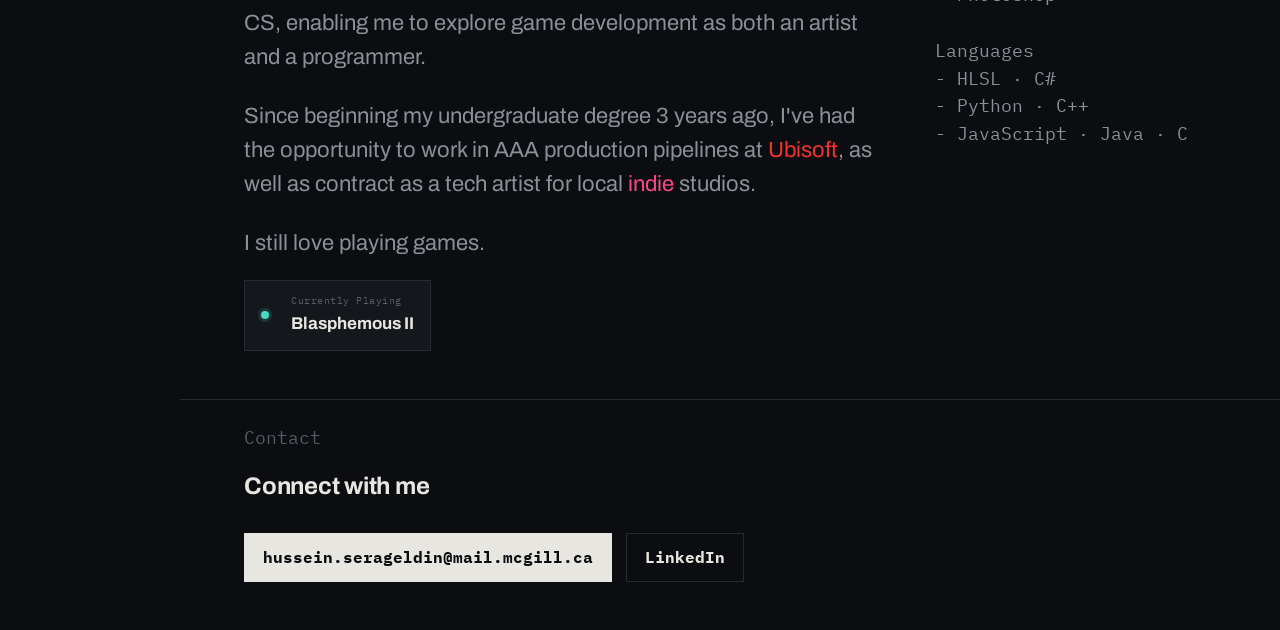
==== commit 30376923: "added unreal engine to tools" ====
--- a/index.html
+++ b/index.html
@@ -311,7 +311,7 @@
 
         <div class="mono about-tools" style="font-size:18px; color:var(--text-dim);">
           <p>Software Applications</p>
-          - Unity <br> - Blender <br> - Photoshop<br>
+          - Unity <br> - Unreal Engine <br> - Blender <br> - Photoshop<br>
           <br/>
           <p>Languages</p>
           - HLSL · C# <br> - Python · C++<br>
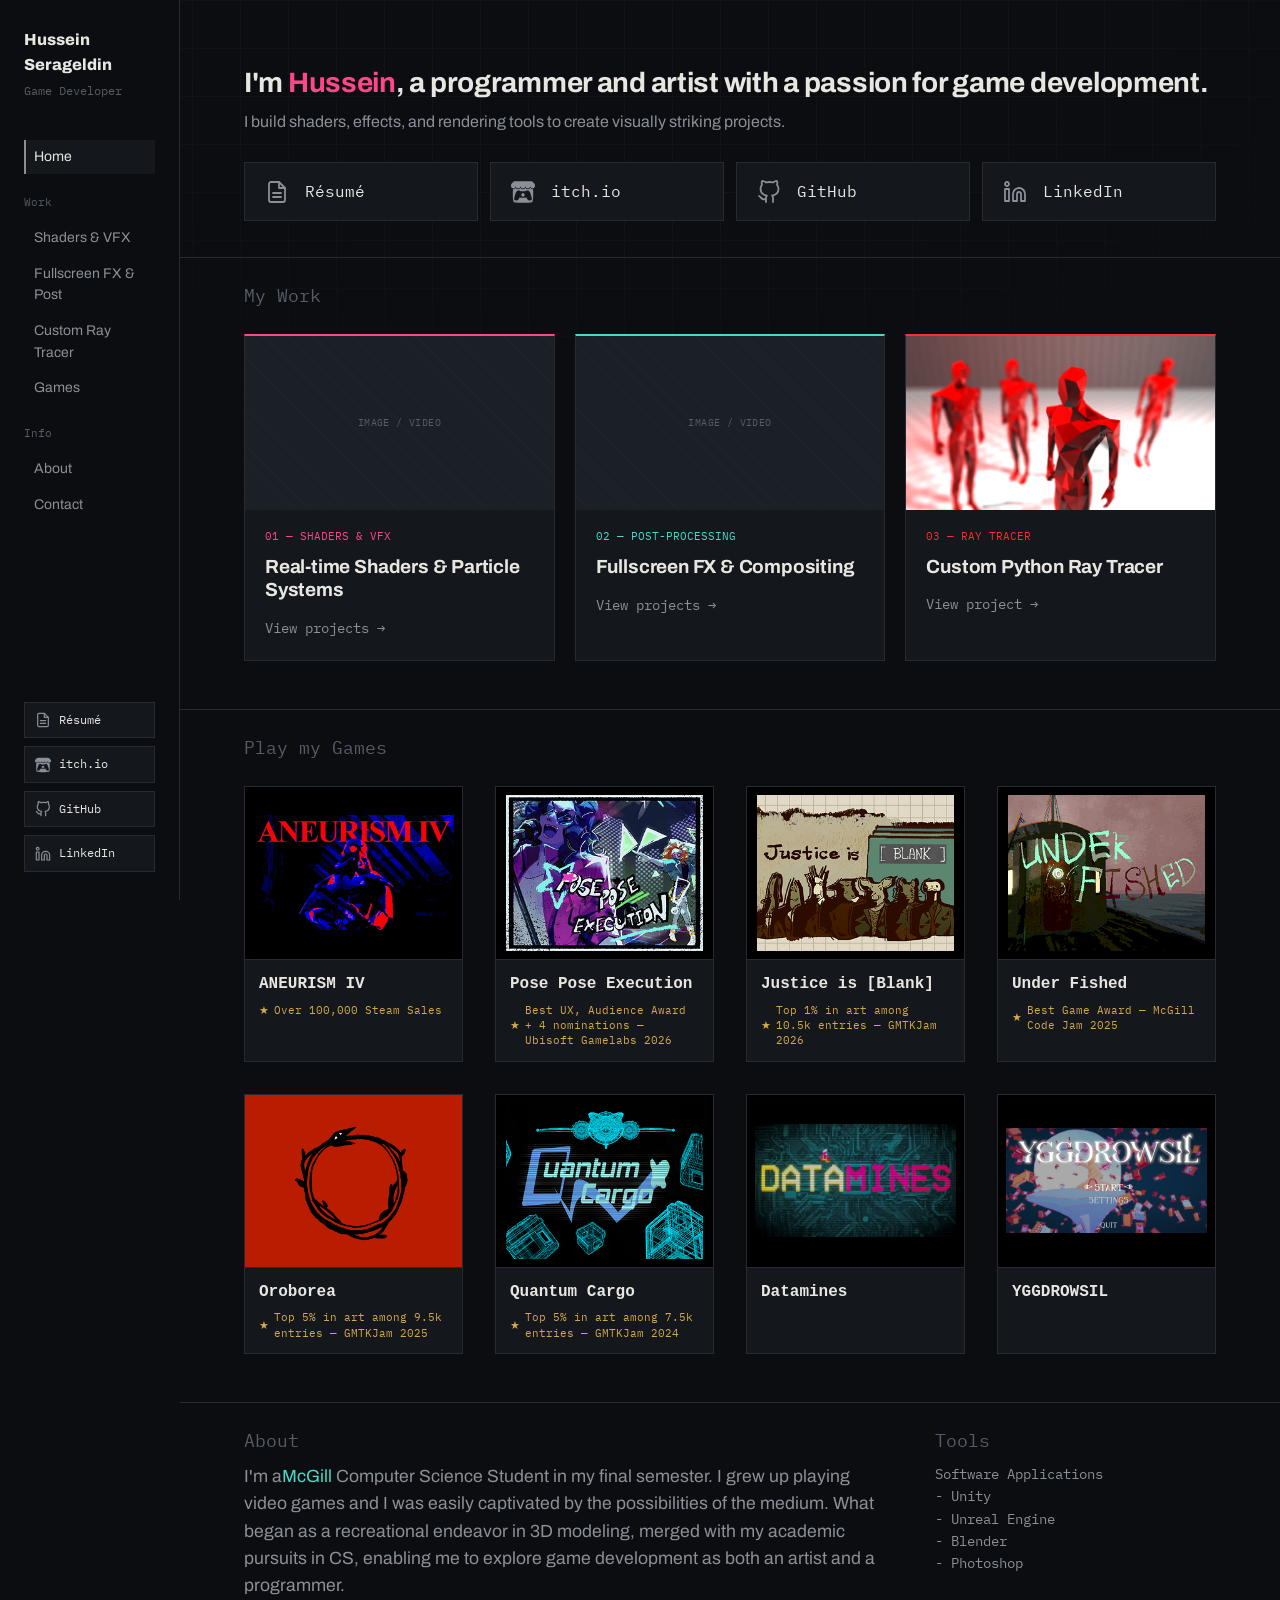
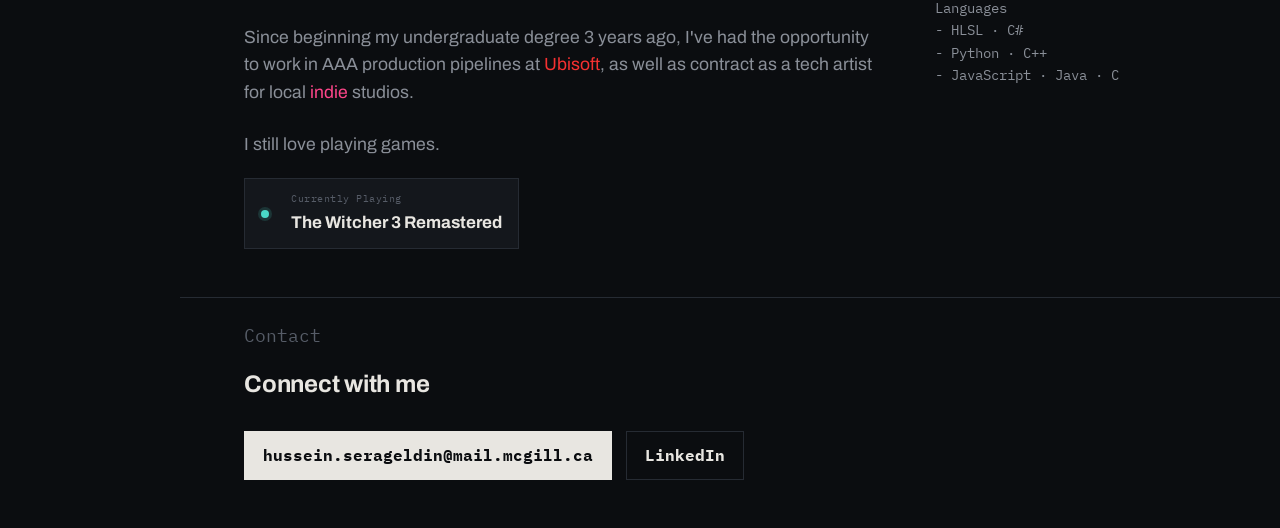
==== commit 6243c689: "Unreal Engine additions" ====
--- a/index.html
+++ b/index.html
@@ -65,7 +65,7 @@
         <h1 class="hero-compact__title">
           I'm <span style="color: var(--shader);">Hussein</span>, a programmer and artist with a passion for game development.
         </h1>
-        <p class="hero-compact__lede">
+        <p class="hero-compact__lede prose" style="--prose-size:20px;">
           I build shaders, effects, and rendering tools to create visually striking projects.
         </p>
       </div>
@@ -283,20 +283,20 @@
       </div>
       <div class="about-row" style="margin-top:8px;">
         <div class="about-main">
-        <p style="font-size:22px;">
-          I'm a <span style="color: var(--post);">McGill</span> Computer Science Student in my final semester. I grew up playing video games and I was easily captivated
+        <p class="prose" style="--prose-size:22px;">
+          I'm a<span style="color: var(--post);">McGill</span> Computer Science Student in my final semester. I grew up playing video games and I was easily captivated
           by the possibilities of the medium. What began as a recreational endeavor in 3D modeling, merged with my academic pursuits in CS,
           enabling me to explore game development as both an artist and a programmer.
         </p>
         <br/>
-        <p style="font-size:22px;">
+        <p class="prose" style="--prose-size:22px;">
            Since beginning my undergraduate degree 3 years ago, I've had
           the opportunity to work in AAA production pipelines at <span style="color: var(--rt);">Ubisoft</span>, as well as contract as a tech artist for local <span style="color: var(--shader);">indie</span> studios.
         </p>
 
         <br/>
 
-        <p style="font-size:22px;">
+        <p class="prose" style="--prose-size:22px;">
           I still love playing games.
         </p>
 
@@ -304,12 +304,12 @@
           <span class="now-playing__dot"></span>
           <div>
             <div class="mono now-playing__label">Currently Playing</div>
-            <div class="now-playing__game">Blasphemous II</div>
-          </div>
-        </div>
-        </div>
-
-        <div class="mono about-tools" style="font-size:18px; color:var(--text-dim);">
+            <div class="now-playing__game">The Witcher 3 Remastered</div>
+          </div>
+        </div>
+        </div>
+
+        <div class="mono about-tools prose" style="--prose-size:18px; color:var(--text-dim);">
           <p>Software Applications</p>
           - Unity <br> - Unreal Engine <br> - Blender <br> - Photoshop<br>
           <br/>
--- a/style.css
+++ b/style.css
@@ -1,10 +1,4 @@
-/* ============================================================
-   TECH ART PORTFOLIO — design tokens
-   Concept: a DCC viewport / G-buffer readout, not a marketing page.
-   Flat panels, hairline rules, sharp corners, no drop shadows.
-   Accent colors are drawn from real buffer-visualization hues:
-   emissive-orange (shaders), LUT-teal (post fx), GI-violet (ray tracer).
-   ============================================================ */
+
 
 @import url('https://fonts.googleapis.com/css2?family=Archivo:ital,wght@0,400;0,500;0,600;0,700;0,800;1,500&family=IBM+Plex+Mono:wght@400;500;600&display=swap');
 
@@ -97,7 +91,7 @@
   z-index: 1;
 }
 
-/* left rail nav, like a DCC outliner panel */
+/* left rail nav*/
 .rail{
   width: var(--nav-w);
   flex-shrink: 0;
@@ -206,7 +200,7 @@
 
 .hero-compact__intro{ min-width: 0; }
 .hero-compact__title{
-  font-size: clamp(20px, 2.4vw, 28px);
+  font-size: clamp(20px, 2.4vw, max(28px, 1.37vw));
   line-height: 1.2;
   margin-top: 10px;
   max-width: 72ch;
@@ -316,7 +310,6 @@
 .game-grid{
   display: grid;
   grid-template-columns: repeat(4, minmax(0, 1fr));
-  max-width: 1536px;
   gap: 32px;
   margin-top: 24px;
 }
@@ -368,12 +361,15 @@
     repeating-linear-gradient(45deg, var(--line-soft) 0 1px, transparent 1px 9px);
 }
 
+/* Card text scales with viewport width: unchanged at 2048px (1440p at 125%),
+   proportionally larger above that, never below the base size. */
 .game-card__body{
   padding: 12px 14px;
   border-top: 1px solid var(--line);
+  font-size: clamp(16px, calc(16px + (100vw - 2048px) * 0.0045), 20px);
 }
 .game-card__title-sm{
-  font-size: 16px;
+  font-size: clamp(16px, calc(16px + (100vw - 2048px) * 0.0045), 20px);
   font-weight: 600;
   color: var(--text);
 }
@@ -382,7 +378,7 @@
   align-items: center;
   gap: 5px;
   margin-top: 6px;
-  font-size: 11px;
+  font-size: clamp(11px, calc(11px + (100vw - 2048px) * 0.003), 13px);
   line-height: 1.4;
   color: var(--gold);
 }
@@ -437,12 +433,11 @@
 }
 .about-main{
   flex: 2 1 480px;
-  max-width: 900px;
   min-width: 0;
 }
+.about-main p{ max-width: none; }
 .about-tools{
   flex: 1 1 200px;
-  max-width: 320px;
   min-width: 0;
 }
 
@@ -552,13 +547,14 @@
 /* ---------- prose (body paragraphs on project pages) ---------- */
 
 .prose{
-  font-size: var(--prose-size, 17px);
+  font-size: clamp(
+    calc(var(--prose-size, 17px) * 0.8),
+    calc(var(--prose-size, 17px) * 0.87 + (100vw - 1536px) * 0.0113),
+    calc(var(--prose-size, 17px) * 1.5)
+  );
 }
 
 @media (max-width: 1600px){
-  .prose{
-    font-size: calc(var(--prose-size, 17px) * 0.8);
-  }
   :root{
     --nav-w: 180px;
   }
@@ -612,6 +608,16 @@
 }
 
 .card-carousel{ display: grid; }
+
+.pair-grid{
+  display: grid;
+  grid-template-columns: repeat(2, minmax(0, 1fr));
+  gap: 16px;
+  align-items: start;
+}
+@media (max-width: 860px){
+  .pair-grid{ grid-template-columns: minmax(0, 1fr); }
+}
 
 .stack-grid{
   display: grid;
